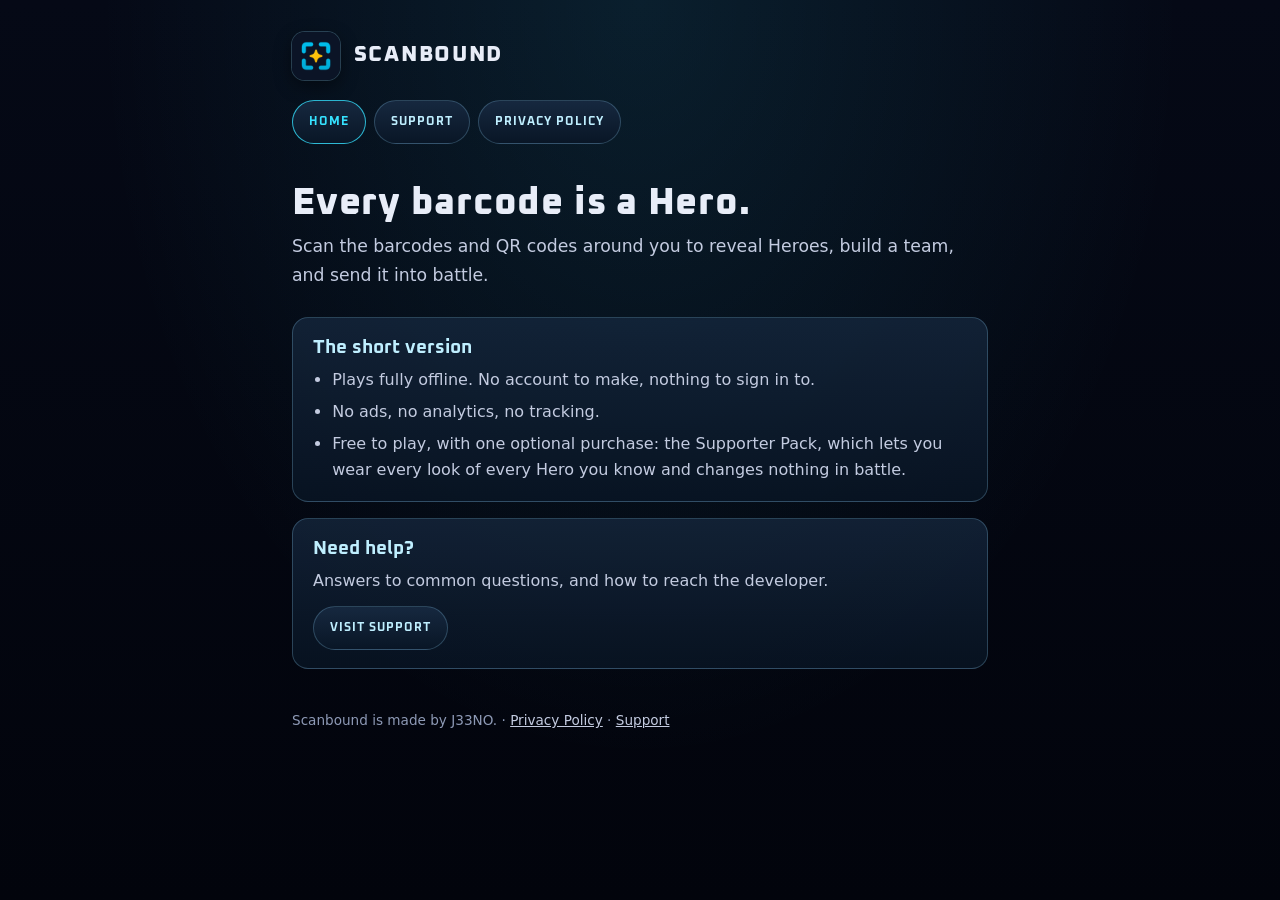
==== index.html @ 85879859 "Scanbound privacy policy and support pages (PBI-186) Co-Authored-By: Claude Opus 5.5 <noreply@anthro" ====
<!doctype html>
<html lang="en">
<head>
  <meta charset="utf-8">
  <meta name="viewport" content="width=device-width, initial-scale=1">
  <title>Scanbound</title>
  <meta name="description" content="Scanbound: scan the barcodes around you, reveal Heroes, build a team and battle. Offline, no ads, no tracking.">
  <link rel="icon" href="assets/icon.png">
  <link rel="stylesheet" href="assets/site.css">
</head>
<body>
  <div class="wrap">
    <a class="brand" href="./"><img src="assets/icon.png" alt=""><span>Scanbound</span></a>
    <nav aria-label="Pages">
      <a href="./" aria-current="page">Home</a>
      <a href="support/">Support</a>
      <a href="privacy/">Privacy Policy</a>
    </nav>

    <h1>Every barcode is a Hero.</h1>
    <p class="lede">Scan the barcodes and QR codes around you to reveal Heroes, build a team, and send it into battle.</p>

    <section>
      <h2>The short version</h2>
      <ul>
        <li>Plays fully offline. No account to make, nothing to sign in to.</li>
        <li>No ads, no analytics, no tracking.</li>
        <li>Free to play, with one optional purchase: the Supporter Pack, which lets you wear every look of every Hero you know and changes nothing in battle.</li>
      </ul>
    </section>

    <section>
      <h2>Need help?</h2>
      <p>Answers to common questions, and how to reach the developer.</p>
      <a class="button" href="support/">Visit Support</a>
    </section>

    <footer>
      <p>Scanbound is made by J33NO. &middot; <a href="privacy/">Privacy Policy</a> &middot; <a href="support/">Support</a></p>
    </footer>
  </div>
</body>
</html>
---- assets/site.css ----
/* Scanbound public pages: the game's own night-sky palette, Oxanium for headings, the system
   sans for reading. Everything is self-hosted so a visit contacts no one but GitHub Pages. */
@font-face {
  font-family: "Oxanium";
  src: url("fonts/Oxanium-VariableFont_wght.ttf") format("truetype");
  font-weight: 200 800;
  font-display: swap;
}

:root {
  --bg: #050916;
  --bg-deep: #02040c;
  --panel: #0c1a2e;
  --panel-edge: rgba(140, 205, 240, 0.26);
  --text: #e8edf8;
  --soft: #c3cbe0;
  --muted: #8e9ab6;
  --cyan: #35e2ff;
  --cyan-soft: #bfefff;
  --gold: #ffd36a;
  --display: "Oxanium", "Trebuchet MS", system-ui, sans-serif;
  --body: system-ui, -apple-system, "Segoe UI", Roboto, "Helvetica Neue", sans-serif;
  color-scheme: dark;
}

* { box-sizing: border-box; }

html { -webkit-text-size-adjust: 100%; }

body {
  margin: 0;
  min-height: 100vh;
  background:
    radial-gradient(ellipse at top, rgba(53, 226, 255, 0.10), transparent 60%),
    linear-gradient(180deg, var(--bg), var(--bg-deep));
  background-attachment: fixed;
  color: var(--soft);
  font: 16px/1.65 var(--body);
}

.wrap {
  max-width: 46rem;
  margin: 0 auto;
  padding-inline: 1.25rem;
  padding-block: 2rem 4rem;
}

.brand {
  display: flex;
  align-items: center;
  gap: 0.85rem;
  color: var(--text);
  text-decoration: none;
}

.brand img {
  width: 3rem;
  height: 3rem;
  border-radius: 0.8rem;
  box-shadow: 0 0 0 1px var(--panel-edge), 0 6px 18px rgba(0, 0, 0, 0.45);
}

.brand span {
  font: 800 1.35rem/1 var(--display);
  letter-spacing: 0.08em;
  text-transform: uppercase;
}

nav {
  display: flex;
  flex-wrap: wrap;
  gap: 0.5rem;
  margin-top: 1.25rem;
}

nav a,
.button {
  display: inline-flex;
  align-items: center;
  min-height: 2.75rem;
  padding: 0.5rem 1rem;
  border: 1px solid var(--panel-edge);
  border-radius: 999px;
  background: linear-gradient(180deg, #16283f, #091626);
  color: var(--cyan-soft);
  font: 700 0.78rem/1.2 var(--display);
  letter-spacing: 0.08em;
  text-decoration: none;
  text-transform: uppercase;
}

nav a[aria-current="page"] {
  border-color: rgba(53, 226, 255, 0.78);
  color: var(--cyan);
}

nav a:focus-visible,
.button:focus-visible,
a:focus-visible {
  outline: 2px solid var(--cyan);
  outline-offset: 3px;
}

h1, h2, h3 {
  color: var(--text);
  font-family: var(--display);
  line-height: 1.2;
  text-wrap: balance;
}

h1 {
  margin: 2.25rem 0 0.4rem;
  font-size: clamp(1.8rem, 5vw, 2.4rem);
  font-weight: 800;
  letter-spacing: 0.02em;
}

h2 {
  margin: 0 0 0.5rem;
  font-size: 1.2rem;
  font-weight: 700;
  color: var(--cyan-soft);
}

h3 {
  margin: 1rem 0 0.25rem;
  font-size: 1rem;
  font-weight: 700;
}

.lede {
  margin: 0 0 1.75rem;
  color: var(--soft);
  font-size: 1.08rem;
}

.meta {
  margin: 0;
  color: var(--muted);
  font-size: 0.9rem;
}

section {
  margin-top: 1rem;
  padding: 1.1rem 1.25rem;
  border: 1px solid var(--panel-edge);
  border-radius: 1rem;
  background: linear-gradient(180deg, rgba(22, 40, 63, 0.75), rgba(9, 22, 38, 0.75));
}

section > :last-child { margin-bottom: 0; }

p, ul { margin: 0 0 0.75rem; }

ul { padding-left: 1.2rem; }

li + li { margin-top: 0.35rem; }

strong { color: var(--text); }

a { color: var(--cyan); }

.summary {
  border-color: rgba(255, 211, 106, 0.5);
}

.summary h2 { color: var(--gold); }

.email {
  font-weight: 700;
  word-break: break-all;
}

footer {
  margin-top: 2.5rem;
  color: var(--muted);
  font-size: 0.85rem;
}

footer a { color: var(--soft); }
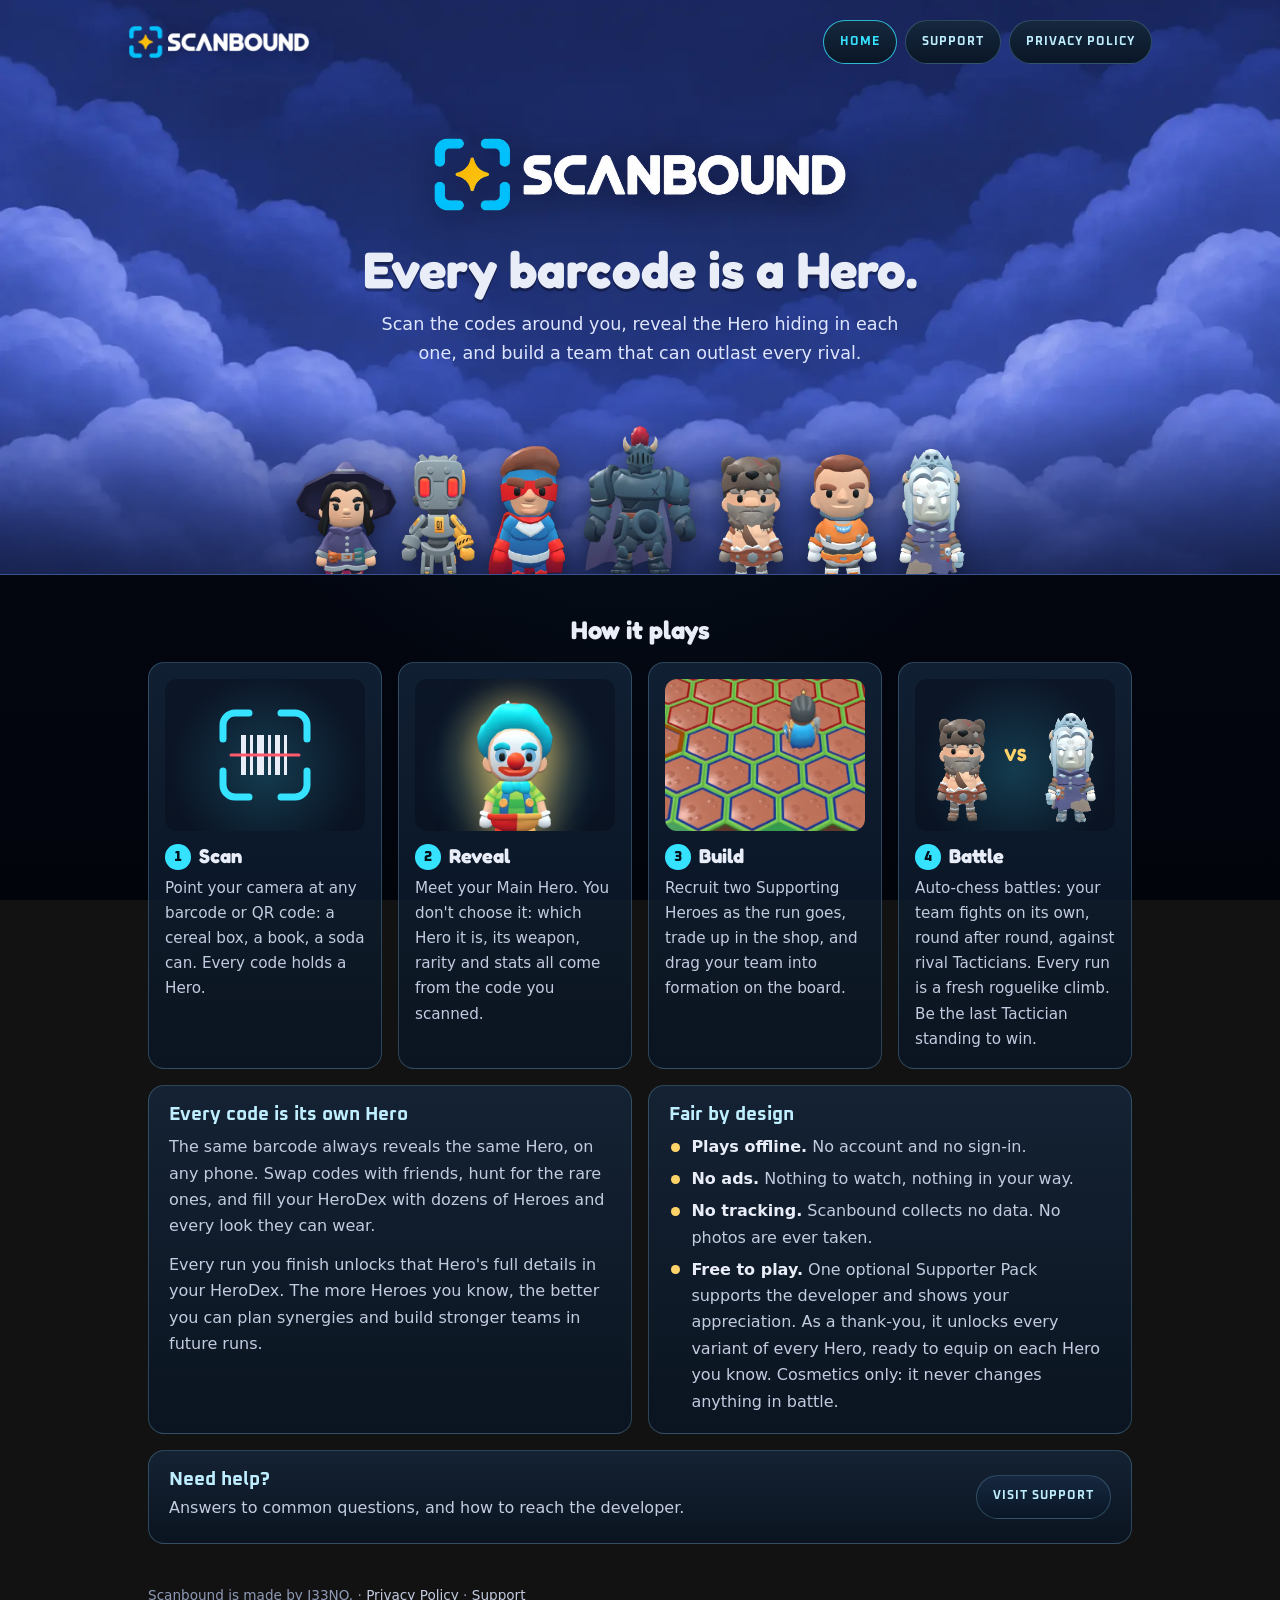
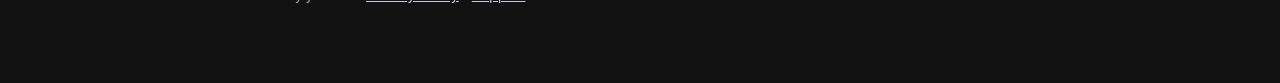
==== commit a307af16: "Expand the Home page with game art and a how-it-plays walkthrough; one logo across every page Co-Aut" ====
--- a/index.html
+++ b/index.html
@@ -8,36 +8,97 @@
   <link rel="icon" href="assets/icon.png">
   <link rel="stylesheet" href="assets/site.css">
 </head>
-<body>
-  <div class="wrap">
-    <a class="brand" href="./"><img src="assets/icon.png" alt=""><span>Scanbound</span></a>
-    <nav aria-label="Pages">
-      <a href="./" aria-current="page">Home</a>
-      <a href="support/">Support</a>
-      <a href="privacy/">Privacy Policy</a>
-    </nav>
+<body class="home">
+  <header class="sky">
+    <div class="sky__top">
+      <a class="brand" href="./"><img src="assets/logo.webp" width="800" height="144" alt="Scanbound"></a>
+      <nav aria-label="Pages">
+        <a href="./" aria-current="page">Home</a>
+        <a href="support/">Support</a>
+        <a href="privacy/">Privacy Policy</a>
+      </nav>
+    </div>
 
-    <h1>Every barcode is a Hero.</h1>
-    <p class="lede">Scan the barcodes and QR codes around you to reveal Heroes, build a team, and send it into battle.</p>
+    <div class="sky__title">
+      <img class="sky__logo" src="assets/logo.webp" width="800" height="144" alt="Scanbound">
+      <h1>Every barcode is a Hero.</h1>
+      <p>Scan the codes around you, reveal the Hero hiding in each one, and build a team that can outlast every rival.</p>
+    </div>
 
-    <section>
-      <h2>The short version</h2>
-      <ul>
-        <li>Plays fully offline. No account to make, nothing to sign in to.</li>
-        <li>No ads, no analytics, no tracking.</li>
-        <li>Free to play, with one optional purchase: the Supporter Pack, which lets you wear every look of every Hero you know and changes nothing in battle.</li>
-      </ul>
-    </section>
+    <div class="lineup" aria-hidden="true">
+      <img src="assets/heroes/mage.webp" alt="" class="lineup__hero lineup__hero--edge">
+      <img src="assets/heroes/robot.webp" alt="" class="lineup__hero">
+      <img src="assets/heroes/superhero.webp" alt="" class="lineup__hero">
+      <img src="assets/heroes/black_knight.webp" alt="" class="lineup__hero lineup__hero--lead">
+      <img src="assets/heroes/barbarian.webp" alt="" class="lineup__hero">
+      <img src="assets/heroes/space_ranger.webp" alt="" class="lineup__hero">
+      <img src="assets/heroes/skeleton_necromancer.webp" alt="" class="lineup__hero lineup__hero--edge">
+    </div>
+  </header>
 
-    <section>
-      <h2>Need help?</h2>
-      <p>Answers to common questions, and how to reach the developer.</p>
+  <main class="wrap">
+    <h2 class="band-title">How it plays</h2>
+    <ol class="steps">
+      <li class="step">
+        <div class="step__art step__art--scan" aria-hidden="true">
+          <svg viewBox="0 0 120 120" role="presentation">
+            <path d="M18 44V30a12 12 0 0 1 12-12h14M76 18h14a12 12 0 0 1 12 12v14M102 76v14a12 12 0 0 1-12 12H76M44 102H30a12 12 0 0 1-12-12V76" />
+            <g class="bars"><rect x="36" y="40" width="5" height="40"/><rect x="45" y="40" width="3" height="40"/><rect x="52" y="40" width="7" height="40"/><rect x="63" y="40" width="3" height="40"/><rect x="70" y="40" width="5" height="40"/><rect x="79" y="40" width="3" height="40"/></g>
+            <line class="laser" x1="26" y1="60" x2="94" y2="60" />
+          </svg>
+        </div>
+        <h3>Scan</h3>
+        <p>Point your camera at any barcode or QR code: a cereal box, a book, a soda can. Every code holds a Hero.</p>
+      </li>
+      <li class="step">
+        <div class="step__art step__art--reveal" aria-hidden="true"><img src="assets/heroes/clown.webp" alt=""></div>
+        <h3>Reveal</h3>
+        <p>Meet your Main Hero. You don't choose it: which Hero it is, its weapon, rarity and stats all come from the code you scanned.</p>
+      </li>
+      <li class="step">
+        <div class="step__art step__art--wide"><img src="assets/art/board.webp" alt="" width="960" height="373"></div>
+        <h3>Build</h3>
+        <p>Recruit two Supporting Heroes as the run goes, trade up in the shop, and drag your team into formation on the board.</p>
+      </li>
+      <li class="step">
+        <div class="step__art step__art--duel" aria-hidden="true">
+          <img src="assets/heroes/barbarian.webp" alt="">
+          <span>VS</span>
+          <img src="assets/heroes/skeleton_necromancer.webp" alt="">
+        </div>
+        <h3>Battle</h3>
+        <p>Auto-chess battles: your team fights on its own, round after round, against rival Tacticians. Every run is a fresh roguelike climb. Be the last Tactician standing to win.</p>
+      </li>
+    </ol>
+
+    <div class="pair">
+      <section>
+        <h2>Every code is its own Hero</h2>
+        <p>The same barcode always reveals the same Hero, on any phone. Swap codes with friends, hunt for the rare ones, and fill your HeroDex with dozens of Heroes and every look they can wear.</p>
+        <p>Every run you finish unlocks that Hero's full details in your HeroDex. The more Heroes you know, the better you can plan synergies and build stronger teams in future runs.</p>
+      </section>
+      <section>
+        <h2>Fair by design</h2>
+        <ul class="facts">
+          <li><strong>Plays offline.</strong> No account and no sign-in.</li>
+          <li><strong>No ads.</strong> Nothing to watch, nothing in your way.</li>
+          <li><strong>No tracking.</strong> Scanbound collects no data. No photos are ever taken.</li>
+          <li><strong>Free to play.</strong> One optional Supporter Pack supports the developer and shows your appreciation. As a thank-you, it unlocks every variant of every Hero, ready to equip on each Hero you know. Cosmetics only: it never changes anything in battle.</li>
+        </ul>
+      </section>
+    </div>
+
+    <section class="help">
+      <div>
+        <h2>Need help?</h2>
+        <p>Answers to common questions, and how to reach the developer.</p>
+      </div>
       <a class="button" href="support/">Visit Support</a>
     </section>
 
     <footer>
       <p>Scanbound is made by J33NO. &middot; <a href="privacy/">Privacy Policy</a> &middot; <a href="support/">Support</a></p>
     </footer>
-  </div>
+  </main>
 </body>
 </html>
--- a/assets/site.css
+++ b/assets/site.css
@@ -54,16 +54,9 @@
 }
 
 .brand img {
-  width: 3rem;
-  height: 3rem;
-  border-radius: 0.8rem;
-  box-shadow: 0 0 0 1px var(--panel-edge), 0 6px 18px rgba(0, 0, 0, 0.45);
-}
-
-.brand span {
-  font: 800 1.35rem/1 var(--display);
-  letter-spacing: 0.08em;
-  text-transform: uppercase;
+  width: auto;
+  height: 2.1rem;
+  filter: drop-shadow(0 3px 10px rgba(2, 4, 12, 0.45));
 }
 
 nav {
@@ -178,3 +171,302 @@
 }
 
 footer a { color: var(--soft); }
+
+/* ---- Home ----------------------------------------------------------------------------------
+   The game's own night-cloud sky, with a lineup of real Hero renders standing in the clouds. */
+@font-face {
+  font-family: "Fredoka";
+  src: url("fonts/Fredoka-VariableFont_wdth_wght.ttf") format("truetype");
+  font-weight: 300 700;
+  font-display: swap;
+}
+
+.home { --round: "Fredoka", var(--display); }
+
+.sky {
+  position: relative;
+  overflow: hidden;
+  padding-inline: 1.25rem;
+  padding-block: 1.25rem 0;
+  background: #1a2a6c url("clouds.webp") center bottom / cover no-repeat;
+  border-bottom: 1px solid var(--panel-edge);
+}
+
+.sky::after {
+  content: "";
+  position: absolute;
+  inset: auto 0 0;
+  height: 30%;
+  background: linear-gradient(180deg, transparent, rgba(5, 9, 22, 0.55));
+  pointer-events: none;
+}
+
+.sky__top {
+  max-width: 64rem;
+  margin: 0 auto;
+  display: flex;
+  flex-wrap: wrap;
+  align-items: center;
+  justify-content: space-between;
+  gap: 0.75rem;
+}
+
+.sky__top nav { margin-top: 0; }
+
+.sky__title {
+  position: relative;
+  z-index: 1;
+  max-width: 40rem;
+  margin: 0 auto;
+  padding-top: clamp(2rem, 7vw, 4.5rem);
+  text-align: center;
+}
+
+.sky__logo {
+  width: min(100%, 26rem);
+  height: auto;
+  filter: drop-shadow(0 6px 18px rgba(2, 4, 12, 0.55));
+}
+
+.sky h1 {
+  margin: 1.1rem 0 0.6rem;
+  font-family: var(--round);
+  font-size: clamp(2rem, 6vw, 3.2rem);
+  font-weight: 700;
+  letter-spacing: 0;
+  text-shadow: 0 3px 0 rgba(2, 4, 12, 0.35);
+}
+
+.sky__title p {
+  margin: 0 auto;
+  max-width: 34rem;
+  color: #dfe6ff;
+  font-size: 1.1rem;
+}
+
+
+.lineup {
+  position: relative;
+  z-index: 1;
+  display: flex;
+  justify-content: center;
+  align-items: flex-end;
+  max-width: 64rem;
+  margin: clamp(0.5rem, 3vw, 1.5rem) auto 0;
+}
+
+.lineup__hero {
+  width: clamp(5.5rem, 15vw, 10.5rem);
+  height: auto;
+  margin-inline: clamp(-2.4rem, -3.2vw, -0.9rem);
+  margin-bottom: -2.5%;
+  filter: drop-shadow(0 10px 12px rgba(2, 4, 12, 0.45));
+  animation: bob 3.6s ease-in-out infinite;
+}
+
+.lineup__hero:nth-child(2n) { animation-delay: -1.2s; }
+.lineup__hero:nth-child(3n) { animation-delay: -2.4s; }
+
+.lineup__hero--lead {
+  width: clamp(7rem, 19vw, 13rem);
+  z-index: 1;
+}
+
+@keyframes bob {
+  0%, 100% { transform: translateY(0); }
+  50% { transform: translateY(-6px); }
+}
+
+@media (max-width: 560px) {
+  .lineup__hero--edge { display: none; }
+  .sky__top { justify-content: center; }
+}
+
+.home .wrap {
+  max-width: 64rem;
+  padding-top: 2.5rem;
+}
+
+.band-title {
+  margin: 0 0 1rem;
+  font-family: var(--round);
+  font-size: 1.6rem;
+  color: var(--text);
+  text-align: center;
+}
+
+.steps {
+  list-style: none;
+  margin: 0;
+  padding: 0;
+  display: grid;
+  grid-template-columns: repeat(auto-fit, minmax(13.5rem, 1fr));
+  gap: 1rem;
+  counter-reset: step;
+}
+
+.step {
+  counter-increment: step;
+  display: flex;
+  flex-direction: column;
+  gap: 0.4rem;
+  min-width: 0;
+  padding: 1rem;
+  border: 1px solid var(--panel-edge);
+  border-radius: 1rem;
+  background: linear-gradient(180deg, rgba(22, 40, 63, 0.75), rgba(9, 22, 38, 0.75));
+}
+
+.step + .step { margin-top: 0; }
+
+.step h3 {
+  margin: 0.4rem 0 0;
+  font-family: var(--round);
+  font-size: 1.25rem;
+}
+
+.step h3::before {
+  content: counter(step);
+  display: inline-grid;
+  place-items: center;
+  width: 1.6rem;
+  height: 1.6rem;
+  margin-right: 0.5rem;
+  border-radius: 50%;
+  background: var(--cyan);
+  color: #04121c;
+  font: 800 0.9rem/1 var(--display);
+  vertical-align: 0.15em;
+}
+
+.step p { margin: 0; font-size: 0.95rem; }
+
+.step__art {
+  display: grid;
+  place-items: center;
+  height: 9.5rem;
+  border-radius: 0.75rem;
+  background: radial-gradient(circle at 50% 60%, rgba(53, 226, 255, 0.16), rgba(5, 9, 22, 0.4) 70%);
+  overflow: hidden;
+}
+
+.step__art img {
+  max-width: 100%;
+  width: auto;
+  height: 8.5rem;
+  object-fit: contain;
+}
+
+.step__art--wide img {
+  width: 100%;
+  height: 9.5rem;
+  object-fit: cover;
+}
+
+.step__art--scan svg {
+  width: 7.5rem;
+  height: 7.5rem;
+  fill: none;
+}
+
+.step__art--scan path {
+  stroke: var(--cyan);
+  stroke-width: 7;
+  stroke-linecap: round;
+}
+
+.step__art--scan .bars rect { fill: var(--text); }
+
+.step__art--scan .laser {
+  stroke: #ff5a6e;
+  stroke-width: 3;
+  stroke-linecap: round;
+  animation: sweep 2.4s ease-in-out infinite;
+}
+
+@keyframes sweep {
+  0%, 100% { transform: translateY(-18px); }
+  50% { transform: translateY(18px); }
+}
+
+.step__art--duel {
+  display: flex;
+  align-items: center;
+  justify-content: center;
+  gap: 0;
+}
+
+.step__art--duel img {
+  width: auto;
+  height: 9.5rem;
+  max-width: 50%;
+  object-fit: contain;
+  transform: scale(1.3) translateY(5%);
+}
+
+.step__art--duel img:last-child { transform: scale(-1.3, 1.3) translateY(5%); }
+
+.step__art--duel span {
+  font: 800 1.1rem/1 var(--round);
+  color: var(--gold);
+  margin-inline: -0.5rem;
+  z-index: 1;
+}
+
+.pair {
+  display: grid;
+  grid-template-columns: repeat(auto-fit, minmax(18rem, 1fr));
+  gap: 1rem;
+  margin-top: 1rem;
+}
+
+.pair section { margin-top: 0; min-width: 0; }
+
+.facts {
+  list-style: none;
+  padding: 0;
+}
+
+.facts li {
+  padding-left: 1.4rem;
+  position: relative;
+}
+
+.facts li::before {
+  content: "";
+  position: absolute;
+  left: 0.15rem;
+  top: 0.55em;
+  width: 0.55rem;
+  height: 0.55rem;
+  border-radius: 50%;
+  background: var(--gold);
+}
+
+.help {
+  display: flex;
+  flex-wrap: wrap;
+  align-items: center;
+  justify-content: space-between;
+  gap: 1rem;
+}
+
+.help h2, .help p { margin-bottom: 0.25rem; }
+
+@media (prefers-reduced-motion: reduce) {
+  .lineup__hero,
+  .step__art--scan .laser { animation: none; }
+}
+
+/* Step 2: a Hero standing in the gold burst the reveal plays in the game. */
+.step__art--reveal {
+  background:
+    radial-gradient(circle at 50% 55%, rgba(255, 211, 106, 0.55), rgba(255, 211, 106, 0.08) 45%, transparent 62%),
+    radial-gradient(circle at 50% 60%, rgba(53, 226, 255, 0.16), rgba(5, 9, 22, 0.4) 70%);
+}
+
+.step__art--reveal img {
+  height: 9.5rem;
+  transform: scale(1.35) translateY(5%);
+  filter: drop-shadow(0 0 14px rgba(255, 211, 106, 0.55));
+}
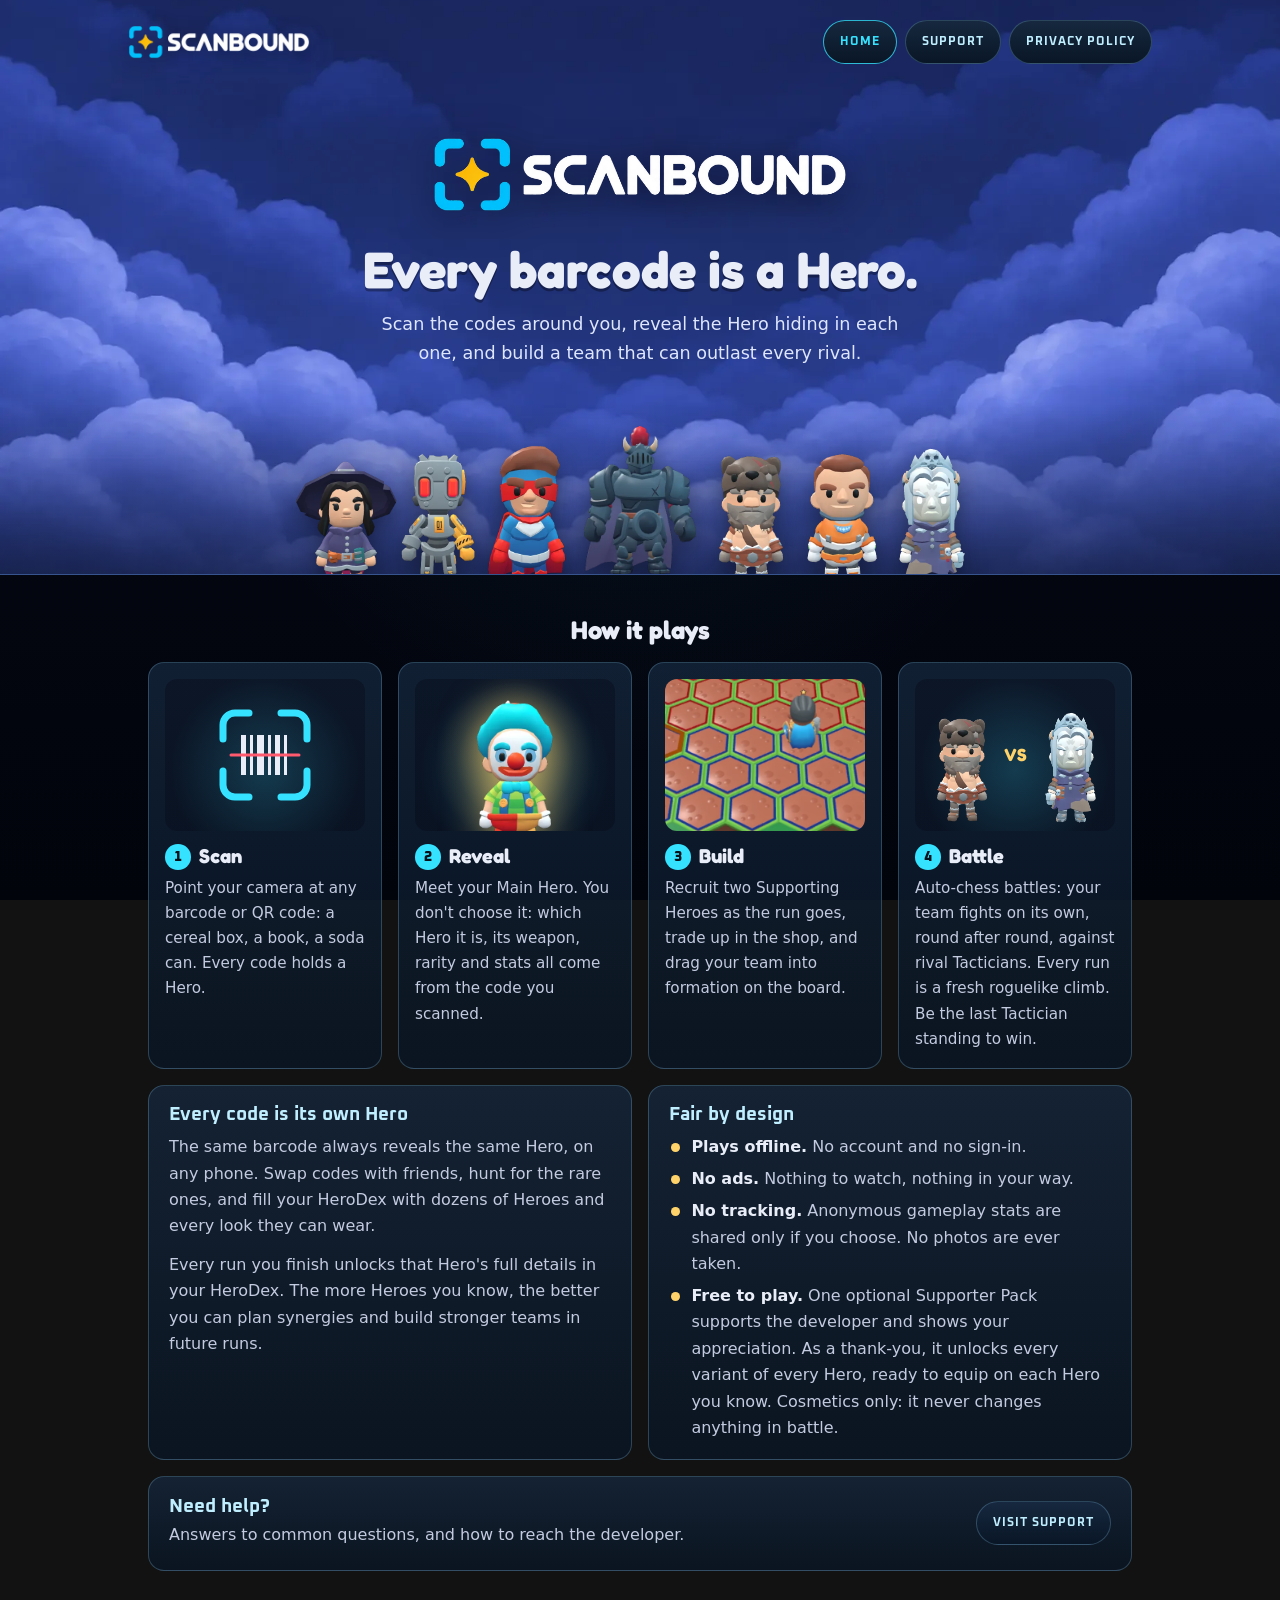
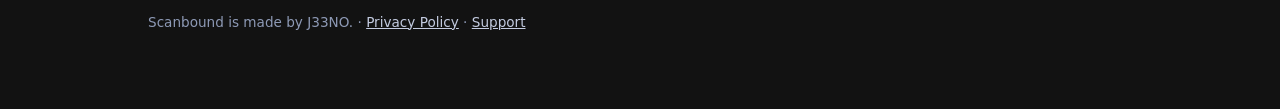
==== commit a9a62fb5: "Privacy policy: opt-in anonymous gameplay stats (PBI-200) Describes what Share Stats sends, the rand" ====
--- a/index.html
+++ b/index.html
@@ -6,7 +6,7 @@
   <title>Scanbound</title>
   <meta name="description" content="Scanbound: scan the barcodes around you, reveal Heroes, build a team and battle. Offline, no ads, no tracking.">
   <link rel="icon" href="assets/icon.png">
-  <link rel="stylesheet" href="assets/site.css">
+  <link rel="stylesheet" href="assets/site.css?v=2">
 </head>
 <body class="home">
   <header class="sky">
@@ -82,7 +82,7 @@
         <ul class="facts">
           <li><strong>Plays offline.</strong> No account and no sign-in.</li>
           <li><strong>No ads.</strong> Nothing to watch, nothing in your way.</li>
-          <li><strong>No tracking.</strong> Scanbound collects no data. No photos are ever taken.</li>
+          <li><strong>No tracking.</strong> Anonymous gameplay stats are shared only if you choose. No photos are ever taken.</li>
           <li><strong>Free to play.</strong> One optional Supporter Pack supports the developer and shows your appreciation. As a thank-you, it unlocks every variant of every Hero, ready to equip on each Hero you know. Cosmetics only: it never changes anything in battle.</li>
         </ul>
       </section>
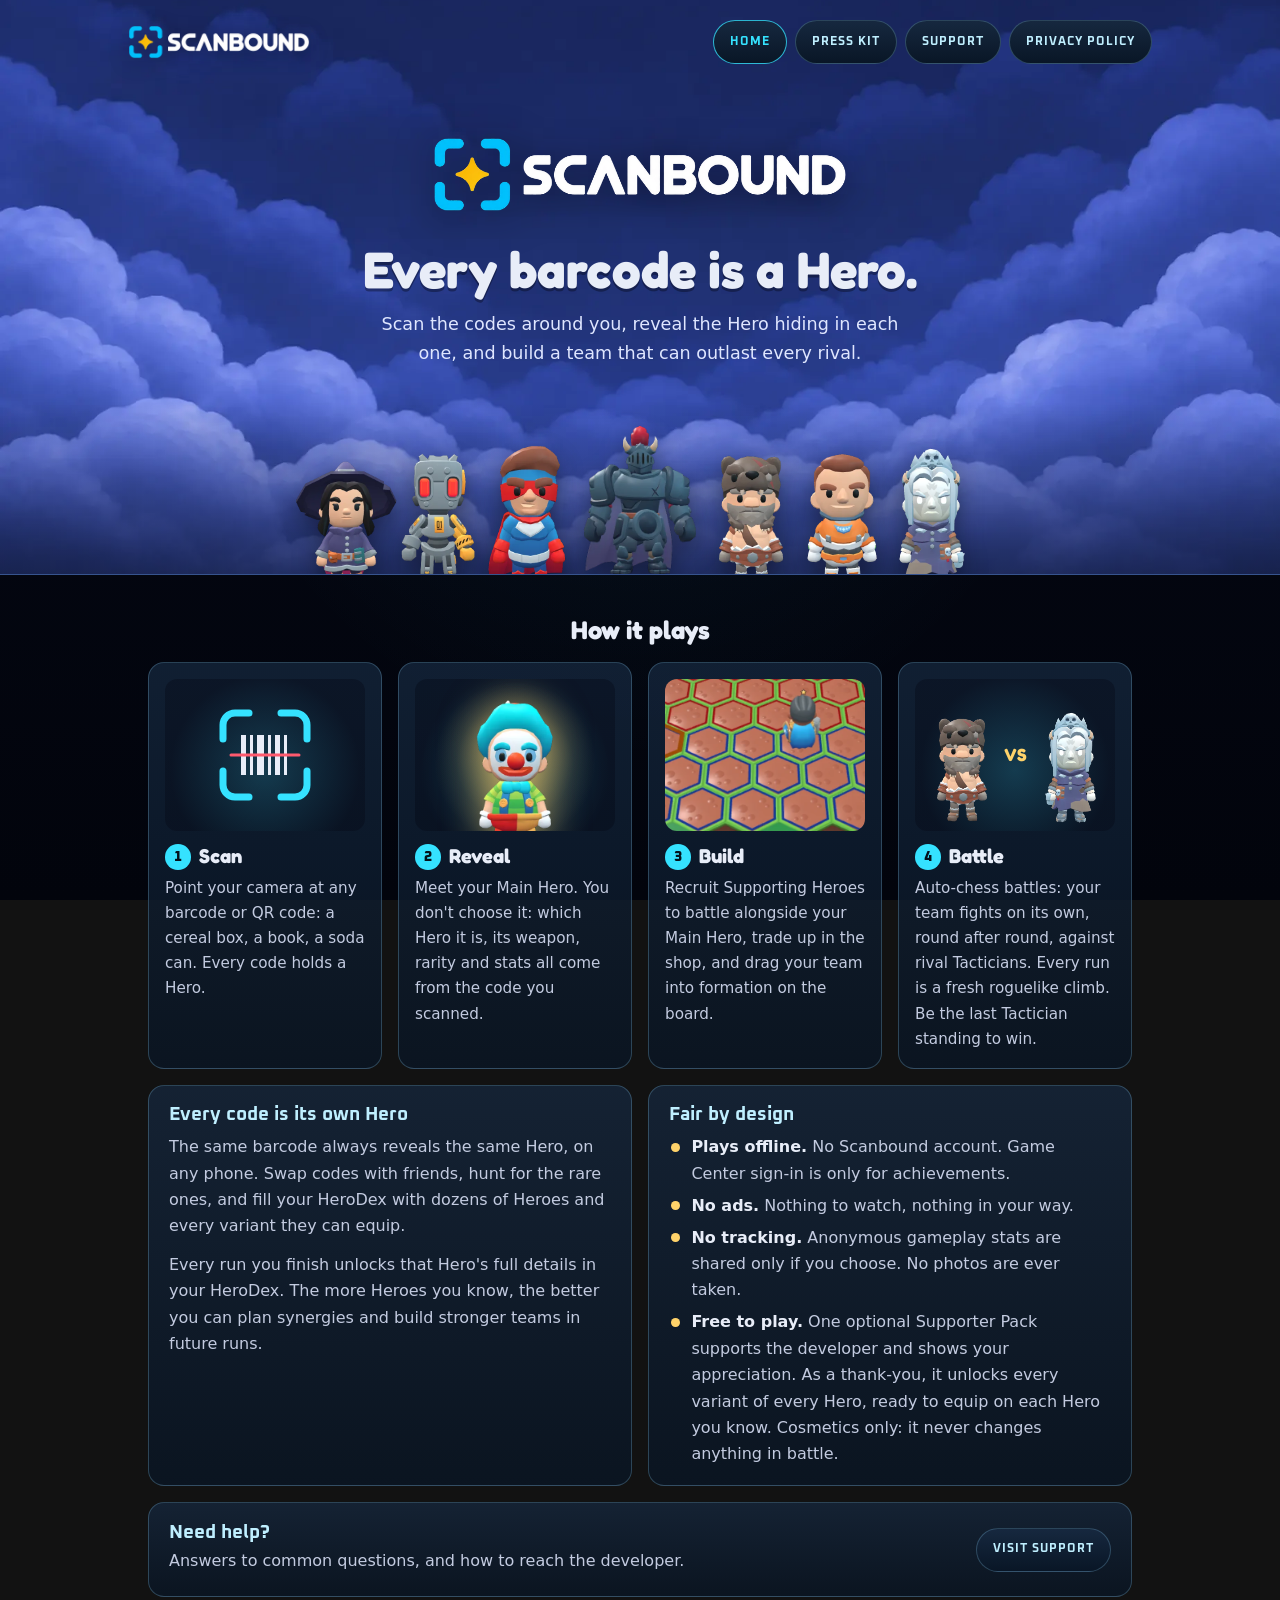
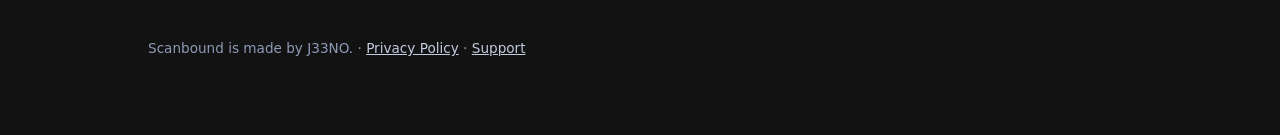
==== commit 75f13f06: "Press kit page; Home wording matches the current game (PBI-192) Adds /press/ with the fact sheet, de" ====
--- a/index.html
+++ b/index.html
@@ -6,7 +6,7 @@
   <title>Scanbound</title>
   <meta name="description" content="Scanbound: scan the barcodes around you, reveal Heroes, build a team and battle. Offline, no ads, no tracking.">
   <link rel="icon" href="assets/icon.png">
-  <link rel="stylesheet" href="assets/site.css?v=2">
+  <link rel="stylesheet" href="assets/site.css?v=3">
 </head>
 <body class="home">
   <header class="sky">
@@ -14,6 +14,7 @@
       <a class="brand" href="./"><img src="assets/logo.webp" width="800" height="144" alt="Scanbound"></a>
       <nav aria-label="Pages">
         <a href="./" aria-current="page">Home</a>
+        <a href="press/">Press Kit</a>
         <a href="support/">Support</a>
         <a href="privacy/">Privacy Policy</a>
       </nav>
@@ -58,7 +59,7 @@
       <li class="step">
         <div class="step__art step__art--wide"><img src="assets/art/board.webp" alt="" width="960" height="373"></div>
         <h3>Build</h3>
-        <p>Recruit two Supporting Heroes as the run goes, trade up in the shop, and drag your team into formation on the board.</p>
+        <p>Recruit Supporting Heroes to battle alongside your Main Hero, trade up in the shop, and drag your team into formation on the board.</p>
       </li>
       <li class="step">
         <div class="step__art step__art--duel" aria-hidden="true">
@@ -74,13 +75,13 @@
     <div class="pair">
       <section>
         <h2>Every code is its own Hero</h2>
-        <p>The same barcode always reveals the same Hero, on any phone. Swap codes with friends, hunt for the rare ones, and fill your HeroDex with dozens of Heroes and every look they can wear.</p>
+        <p>The same barcode always reveals the same Hero, on any phone. Swap codes with friends, hunt for the rare ones, and fill your HeroDex with dozens of Heroes and every variant they can equip.</p>
         <p>Every run you finish unlocks that Hero's full details in your HeroDex. The more Heroes you know, the better you can plan synergies and build stronger teams in future runs.</p>
       </section>
       <section>
         <h2>Fair by design</h2>
         <ul class="facts">
-          <li><strong>Plays offline.</strong> No account and no sign-in.</li>
+          <li><strong>Plays offline.</strong> No Scanbound account. Game Center sign-in is only for achievements.</li>
           <li><strong>No ads.</strong> Nothing to watch, nothing in your way.</li>
           <li><strong>No tracking.</strong> Anonymous gameplay stats are shared only if you choose. No photos are ever taken.</li>
           <li><strong>Free to play.</strong> One optional Supporter Pack supports the developer and shows your appreciation. As a thank-you, it unlocks every variant of every Hero, ready to equip on each Hero you know. Cosmetics only: it never changes anything in battle.</li>
--- a/assets/site.css
+++ b/assets/site.css
@@ -470,3 +470,102 @@
   transform: scale(1.35) translateY(5%);
   filter: drop-shadow(0 0 14px rgba(255, 211, 106, 0.55));
 }
+
+/* ---- Press kit ------------------------------------------------------------------------------
+   Wider than the reading pages so screenshots and videos can sit side by side. */
+.press .wrap { max-width: 64rem; }
+
+.feature-video { margin: 0 0 1rem; }
+
+.feature-video video,
+.media-grid video {
+  display: block;
+  width: 100%;
+  height: auto;
+  border: 1px solid var(--panel-edge);
+  border-radius: 1rem;
+  background: var(--bg-deep);
+}
+
+.downloads { margin: 0 0 1rem; }
+
+.factsheet {
+  display: grid;
+  grid-template-columns: minmax(7rem, max-content) 1fr;
+  gap: 0.45rem 1.25rem;
+  margin: 0;
+}
+
+.factsheet dt { color: var(--muted); font: 700 0.78rem/1.9 var(--display); letter-spacing: 0.08em; text-transform: uppercase; }
+.factsheet dd { margin: 0; color: var(--text); min-width: 0; }
+
+@media (max-width: 560px) {
+  .factsheet { grid-template-columns: 1fr; gap: 0; }
+  .factsheet dd { margin-bottom: 0.6rem; }
+}
+
+.kit-title { margin: 2rem 0 0.75rem; font-size: 1.35rem; color: var(--text); }
+
+.media-grid {
+  display: grid;
+  grid-template-columns: repeat(auto-fill, minmax(17rem, 1fr));
+  gap: 0.75rem;
+}
+
+.media-grid--two { grid-template-columns: repeat(auto-fit, minmax(20rem, 1fr)); }
+
+.media-grid figure { margin: 0; min-width: 0; }
+
+.media-grid figcaption { margin-top: 0.4rem; font-size: 0.9rem; }
+
+.media-grid > a { display: block; min-width: 0; }
+
+.media-grid > a > img {
+  display: block;
+  width: 100%;
+  height: auto;
+  border: 1px solid var(--panel-edge);
+  border-radius: 0.75rem;
+}
+
+.media-grid--heroes { grid-template-columns: repeat(auto-fit, minmax(9.5rem, 1fr)); }
+
+.media-grid--heroes > a {
+  padding: 0.75rem 0.5rem 0.6rem;
+  border: 1px solid var(--panel-edge);
+  border-radius: 1rem;
+  background: radial-gradient(circle at 50% 45%, rgba(53, 226, 255, 0.18), rgba(9, 22, 38, 0.75) 70%);
+  color: var(--text);
+  font: 700 0.85rem/1.2 var(--display);
+  text-align: center;
+  text-decoration: none;
+}
+
+.media-grid--heroes > a > img {
+  height: 12rem;
+  width: 100%;
+  object-fit: contain;
+  border: 0;
+  border-radius: 0;
+  filter: drop-shadow(0 8px 10px rgba(2, 4, 12, 0.45));
+}
+
+.media-grid--heroes span { display: block; margin-top: 0.4rem; }
+
+.media-grid--brand { grid-template-columns: repeat(auto-fit, minmax(15rem, 1fr)); }
+
+.swatch img {
+  display: block;
+  width: 100%;
+  height: 7rem;
+  padding: 1.25rem;
+  object-fit: contain;
+  border: 1px solid var(--panel-edge);
+  border-radius: 0.75rem;
+}
+
+.swatch--dark img { background: var(--panel); }
+.swatch--light img { background: #f2f5fb; }
+.swatch--icon img { background: var(--panel); padding: 0.75rem; }
+
+.press .help { margin-top: 2rem; }
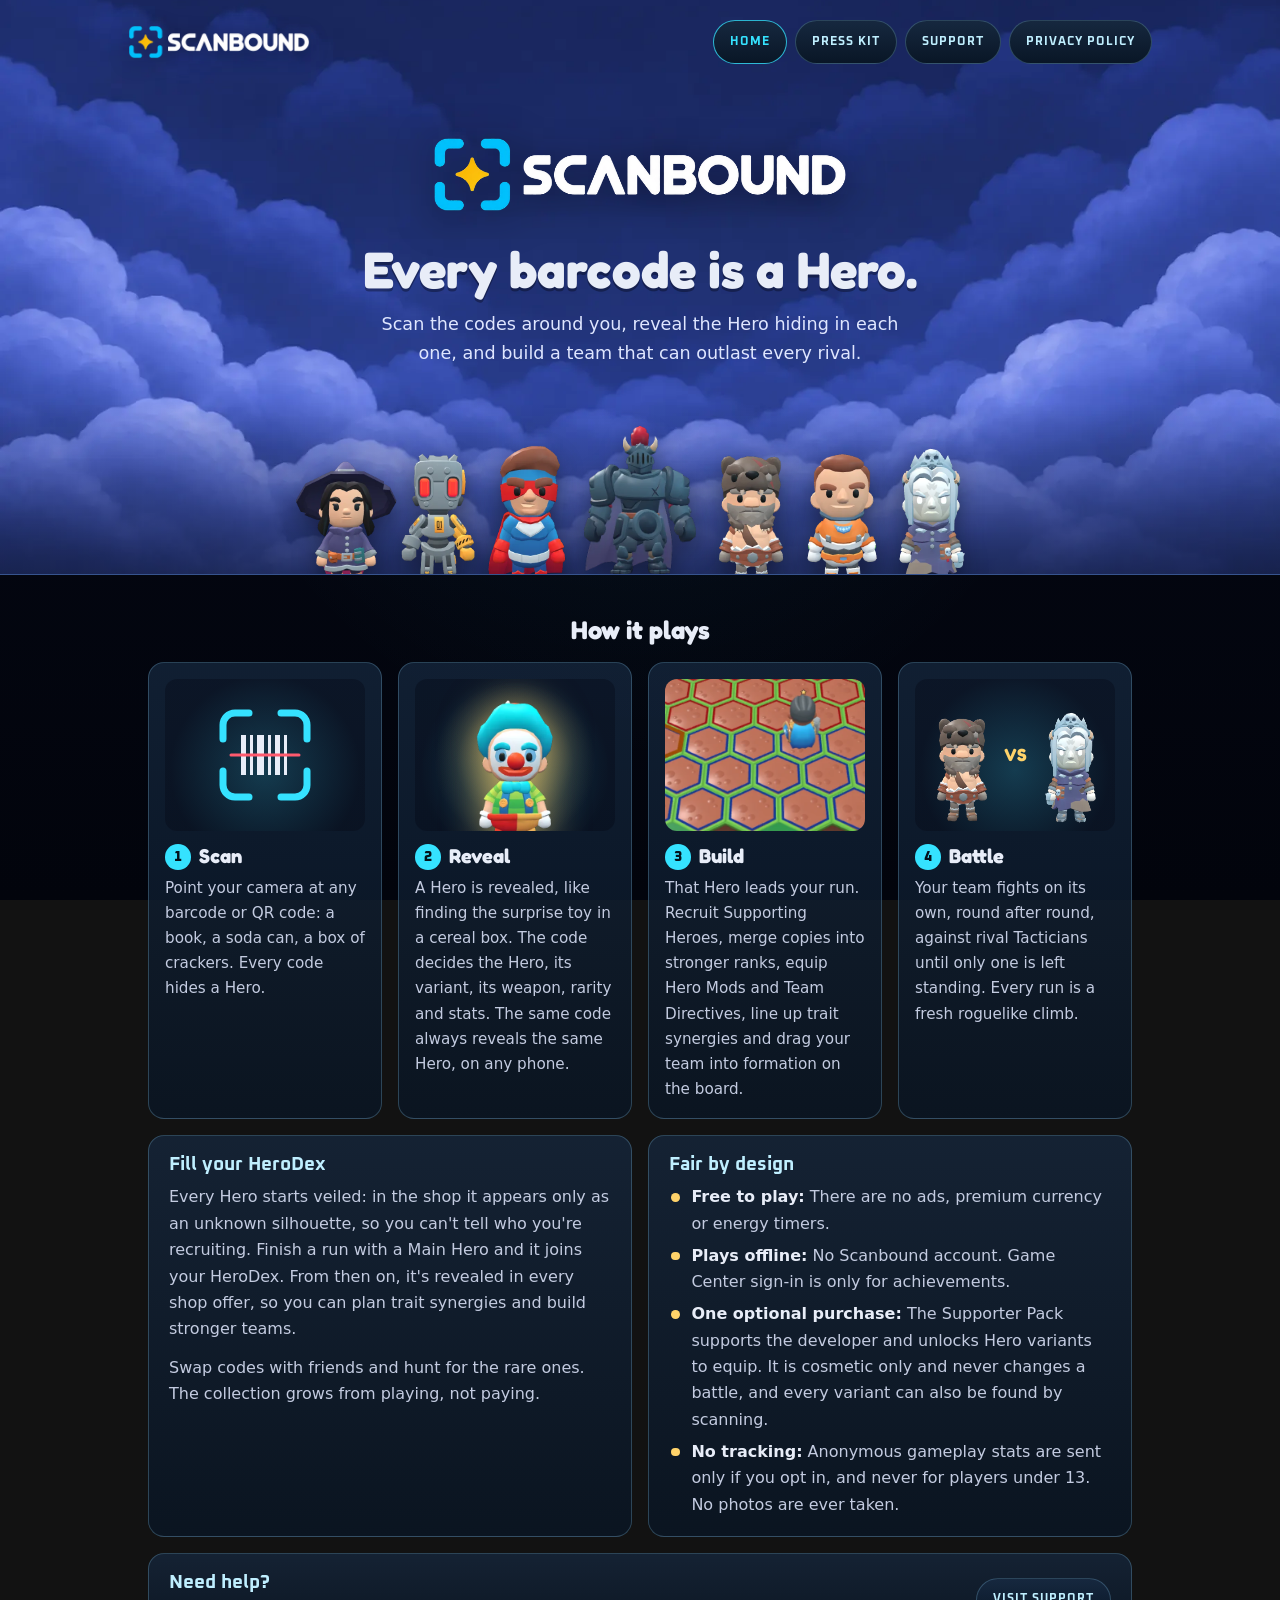
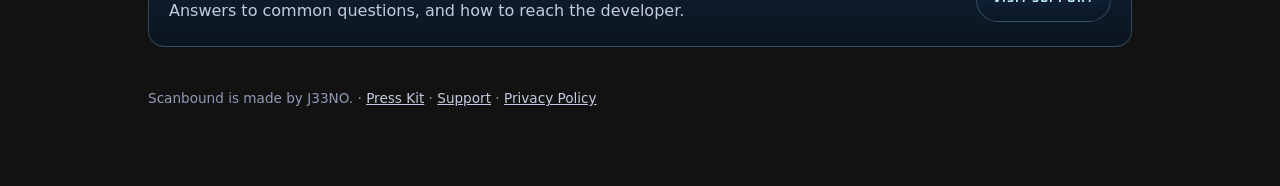
==== commit 03ac9413: "One header for every page; Home describes the game as the press kit does Every page opens with the s" ====
--- a/index.html
+++ b/index.html
@@ -6,7 +6,7 @@
   <title>Scanbound</title>
   <meta name="description" content="Scanbound: scan the barcodes around you, reveal Heroes, build a team and battle. Offline, no ads, no tracking.">
   <link rel="icon" href="assets/icon.png">
-  <link rel="stylesheet" href="assets/site.css?v=3">
+  <link rel="stylesheet" href="assets/site.css?v=4">
 </head>
 <body class="home">
   <header class="sky">
@@ -49,17 +49,17 @@
           </svg>
         </div>
         <h3>Scan</h3>
-        <p>Point your camera at any barcode or QR code: a cereal box, a book, a soda can. Every code holds a Hero.</p>
+        <p>Point your camera at any barcode or QR code: a book, a soda can, a box of crackers. Every code hides a Hero.</p>
       </li>
       <li class="step">
         <div class="step__art step__art--reveal" aria-hidden="true"><img src="assets/heroes/clown.webp" alt=""></div>
         <h3>Reveal</h3>
-        <p>Meet your Main Hero. You don't choose it: which Hero it is, its weapon, rarity and stats all come from the code you scanned.</p>
+        <p>A Hero is revealed, like finding the surprise toy in a cereal box. The code decides the Hero, its variant, its weapon, rarity and stats. The same code always reveals the same Hero, on any phone.</p>
       </li>
       <li class="step">
         <div class="step__art step__art--wide"><img src="assets/art/board.webp" alt="" width="960" height="373"></div>
         <h3>Build</h3>
-        <p>Recruit Supporting Heroes to battle alongside your Main Hero, trade up in the shop, and drag your team into formation on the board.</p>
+        <p>That Hero leads your run. Recruit Supporting Heroes, merge copies into stronger ranks, equip Hero Mods and Team Directives, line up trait synergies and drag your team into formation on the board.</p>
       </li>
       <li class="step">
         <div class="step__art step__art--duel" aria-hidden="true">
@@ -68,23 +68,23 @@
           <img src="assets/heroes/skeleton_necromancer.webp" alt="">
         </div>
         <h3>Battle</h3>
-        <p>Auto-chess battles: your team fights on its own, round after round, against rival Tacticians. Every run is a fresh roguelike climb. Be the last Tactician standing to win.</p>
+        <p>Your team fights on its own, round after round, against rival Tacticians until only one is left standing. Every run is a fresh roguelike climb.</p>
       </li>
     </ol>
 
     <div class="pair">
       <section>
-        <h2>Every code is its own Hero</h2>
-        <p>The same barcode always reveals the same Hero, on any phone. Swap codes with friends, hunt for the rare ones, and fill your HeroDex with dozens of Heroes and every variant they can equip.</p>
-        <p>Every run you finish unlocks that Hero's full details in your HeroDex. The more Heroes you know, the better you can plan synergies and build stronger teams in future runs.</p>
+        <h2>Fill your HeroDex</h2>
+        <p>Every Hero starts veiled: in the shop it appears only as an unknown silhouette, so you can't tell who you're recruiting. Finish a run with a Main Hero and it joins your HeroDex. From then on, it's revealed in every shop offer, so you can plan trait synergies and build stronger teams.</p>
+        <p>Swap codes with friends and hunt for the rare ones. The collection grows from playing, not paying.</p>
       </section>
       <section>
         <h2>Fair by design</h2>
         <ul class="facts">
-          <li><strong>Plays offline.</strong> No Scanbound account. Game Center sign-in is only for achievements.</li>
-          <li><strong>No ads.</strong> Nothing to watch, nothing in your way.</li>
-          <li><strong>No tracking.</strong> Anonymous gameplay stats are shared only if you choose. No photos are ever taken.</li>
-          <li><strong>Free to play.</strong> One optional Supporter Pack supports the developer and shows your appreciation. As a thank-you, it unlocks every variant of every Hero, ready to equip on each Hero you know. Cosmetics only: it never changes anything in battle.</li>
+          <li><strong>Free to play:</strong> There are no ads, premium currency or energy timers.</li>
+          <li><strong>Plays offline:</strong> No Scanbound account. Game Center sign-in is only for achievements.</li>
+          <li><strong>One optional purchase:</strong> The Supporter Pack supports the developer and unlocks Hero variants to equip. It is cosmetic only and never changes a battle, and every variant can also be found by scanning.</li>
+          <li><strong>No tracking:</strong> Anonymous gameplay stats are sent only if you opt in, and never for players under 13. No photos are ever taken.</li>
         </ul>
       </section>
     </div>
@@ -98,7 +98,7 @@
     </section>
 
     <footer>
-      <p>Scanbound is made by J33NO. &middot; <a href="privacy/">Privacy Policy</a> &middot; <a href="support/">Support</a></p>
+      <p>Scanbound is made by J33NO. &middot; <a href="press/">Press Kit</a> &middot; <a href="support/">Support</a> &middot; <a href="privacy/">Privacy Policy</a></p>
     </footer>
   </main>
 </body>
--- a/assets/site.css
+++ b/assets/site.css
@@ -19,6 +19,7 @@
   --cyan-soft: #bfefff;
   --gold: #ffd36a;
   --display: "Oxanium", "Trebuchet MS", system-ui, sans-serif;
+  --round: "Fredoka", var(--display);
   --body: system-ui, -apple-system, "Segoe UI", Roboto, "Helvetica Neue", sans-serif;
   color-scheme: dark;
 }
@@ -181,7 +182,7 @@
   font-display: swap;
 }
 
-.home { --round: "Fredoka", var(--display); }
+
 
 .sky {
   position: relative;
@@ -569,3 +570,15 @@
 .swatch--icon img { background: var(--panel); padding: 0.75rem; }
 
 .press .help { margin-top: 2rem; }
+
+/* ---- Inner pages ----------------------------------------------------------------------------
+   Every page opens with the same sky and the same top bar as Home, so the logo and menu never
+   move; inner pages trade Home's lineup for a short title band. */
+.sky--page .sky__title { padding-block: clamp(1.75rem, 5vw, 3rem) clamp(1.75rem, 4vw, 2.5rem); }
+
+.sky--page h1 { margin: 0 0 0.4rem; font-size: clamp(1.9rem, 5vw, 2.6rem); }
+
+
+
+/* The title band is one line on every inner page, so moving between them never shifts the content. */
+.sky--page h1 { white-space: nowrap; margin-bottom: 0; }
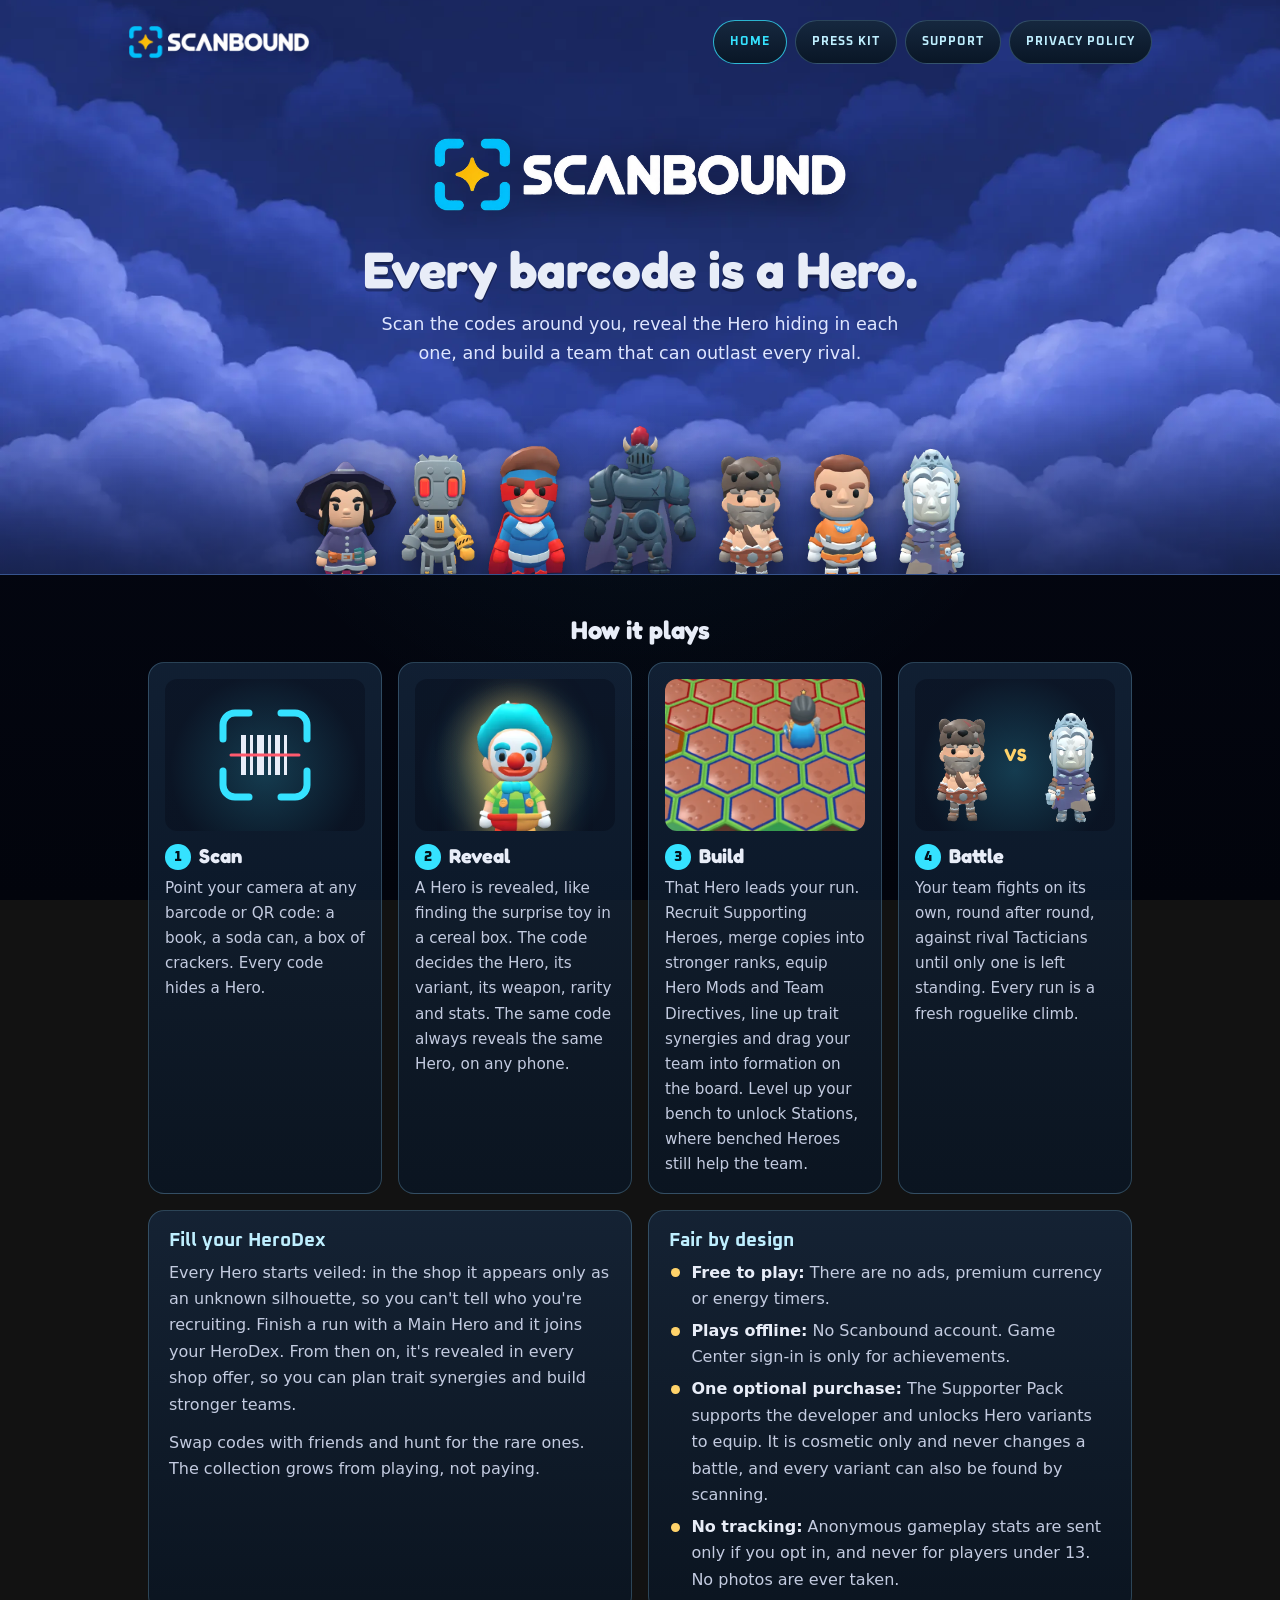
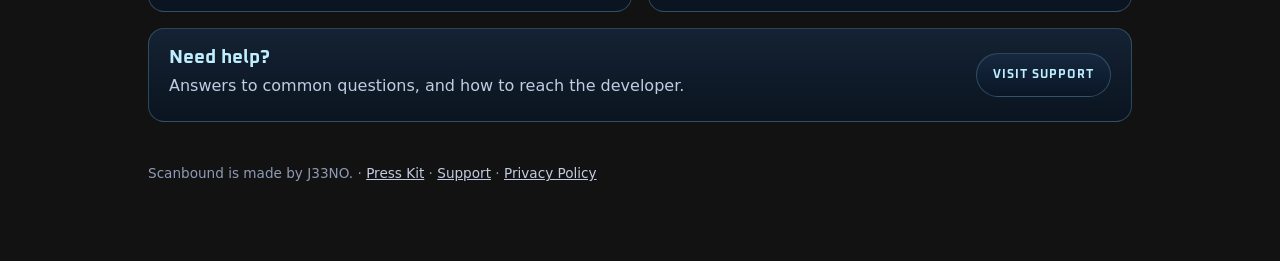
==== commit 223f25ac: "Mention Bench Stations on Home and the press kit Co-Authored-By: Claude Opus 5.5 <noreply@anthropic." ====
--- a/index.html
+++ b/index.html
@@ -59,7 +59,7 @@
       <li class="step">
         <div class="step__art step__art--wide"><img src="assets/art/board.webp" alt="" width="960" height="373"></div>
         <h3>Build</h3>
-        <p>That Hero leads your run. Recruit Supporting Heroes, merge copies into stronger ranks, equip Hero Mods and Team Directives, line up trait synergies and drag your team into formation on the board.</p>
+        <p>That Hero leads your run. Recruit Supporting Heroes, merge copies into stronger ranks, equip Hero Mods and Team Directives, line up trait synergies and drag your team into formation on the board. Level up your bench to unlock Stations, where benched Heroes still help the team.</p>
       </li>
       <li class="step">
         <div class="step__art step__art--duel" aria-hidden="true">
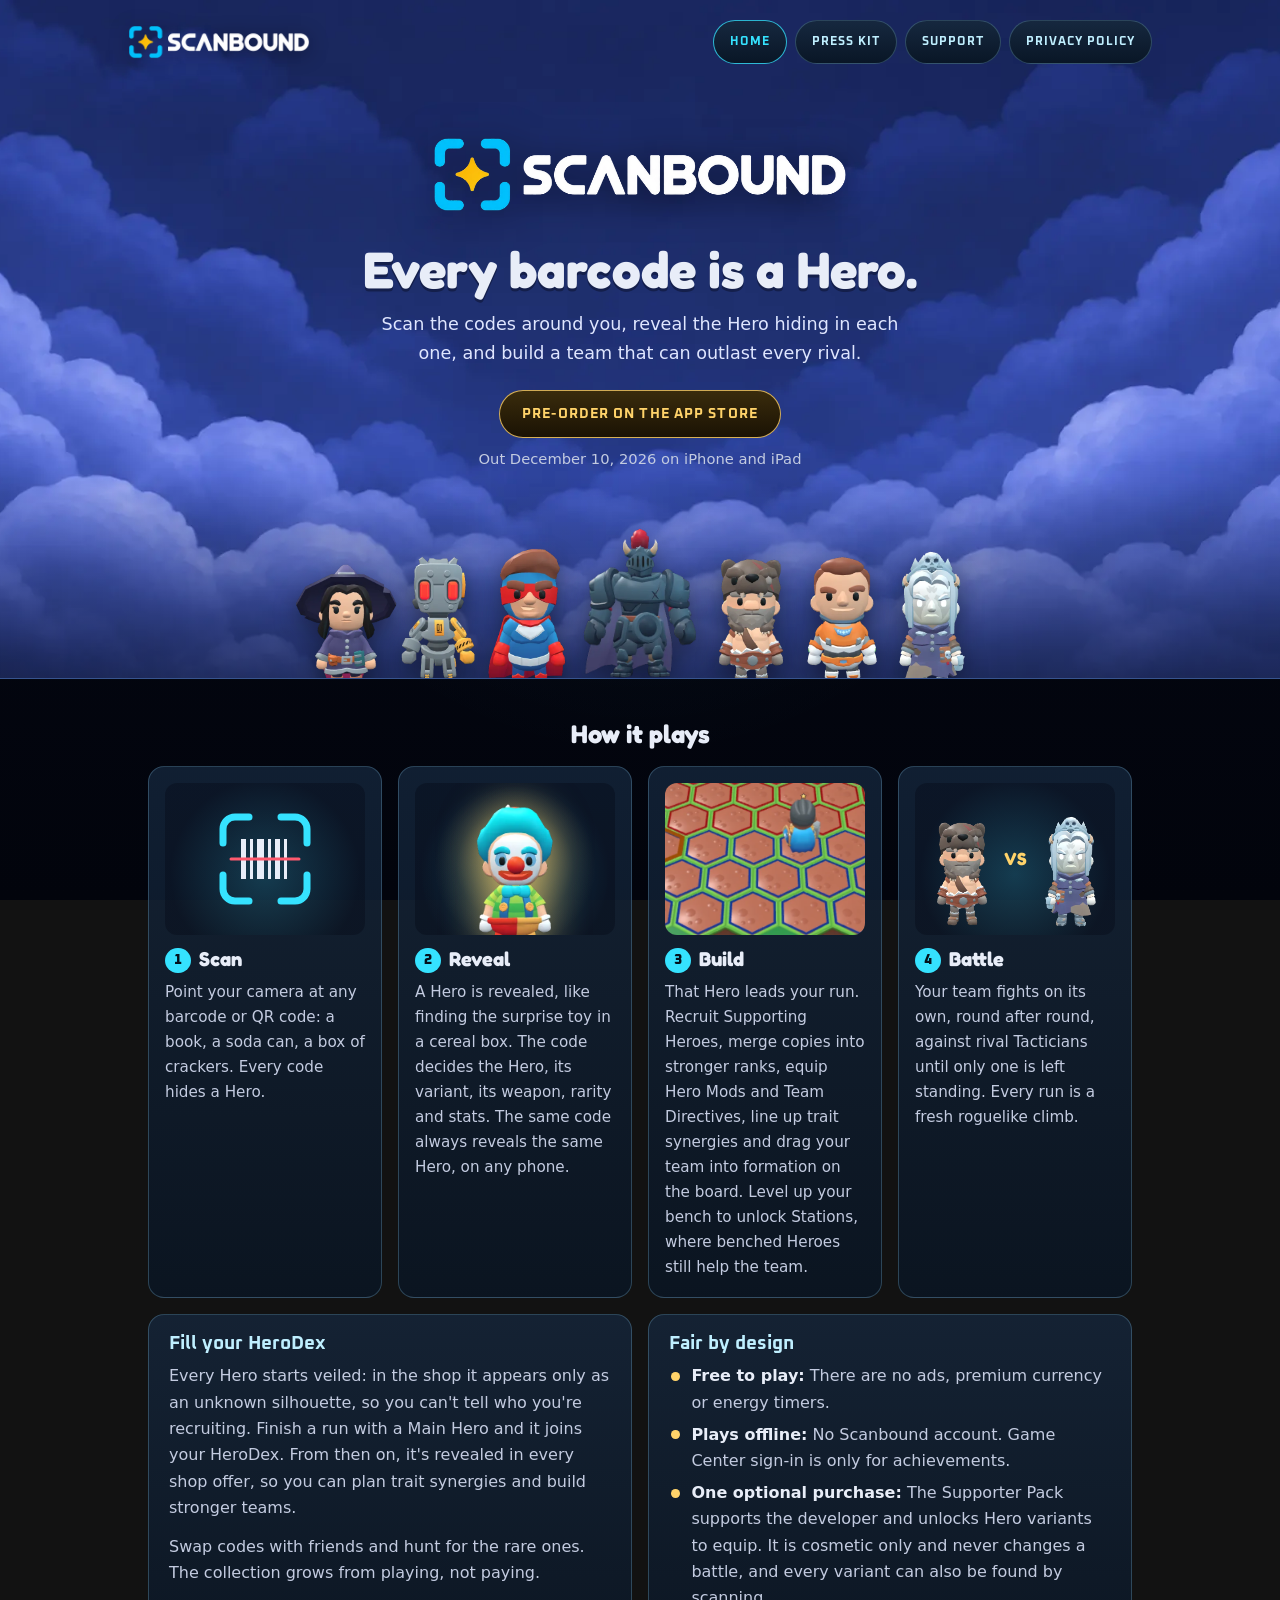
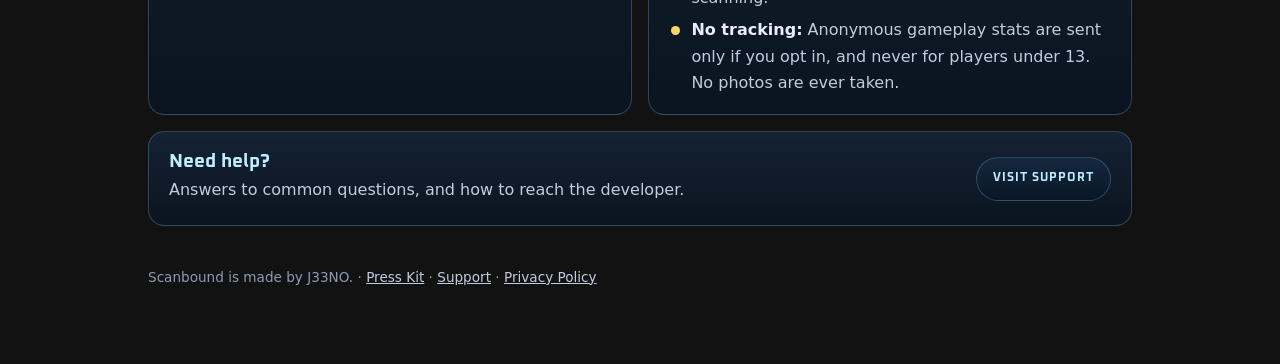
==== commit 7eef2181: "App Store pre-order link on Home and the press kit Co-Authored-By: Claude Opus 5.5 <noreply@anthropi" ====
--- a/index.html
+++ b/index.html
@@ -6,7 +6,7 @@
   <title>Scanbound</title>
   <meta name="description" content="Scanbound: scan the barcodes around you, reveal Heroes, build a team and battle. Offline, no ads, no tracking.">
   <link rel="icon" href="assets/icon.png">
-  <link rel="stylesheet" href="assets/site.css?v=4">
+  <link rel="stylesheet" href="assets/site.css?v=5">
 </head>
 <body class="home">
   <header class="sky">
@@ -24,6 +24,10 @@
       <img class="sky__logo" src="assets/logo.webp" width="800" height="144" alt="Scanbound">
       <h1>Every barcode is a Hero.</h1>
       <p>Scan the codes around you, reveal the Hero hiding in each one, and build a team that can outlast every rival.</p>
+      <div class="store">
+        <a class="button button--store" href="https://apps.apple.com/app/scanbound/id6794555263">Pre-order on the App Store</a>
+        <span>Out December 10, 2026 on iPhone and iPad</span>
+      </div>
     </div>
 
     <div class="lineup" aria-hidden="true">
--- a/assets/site.css
+++ b/assets/site.css
@@ -246,6 +246,28 @@
 }
 
 
+/* The App Store link under Home's tagline: the one gold button, so it reads as the thing to do. */
+.store {
+  display: grid;
+  justify-items: center;
+  gap: 0.55rem;
+  margin-top: 1.4rem;
+}
+
+.button--store {
+  min-height: 3rem;
+  padding-inline: 1.4rem;
+  border-color: rgba(255, 211, 106, 0.8);
+  background: linear-gradient(180deg, #3a2c0c, #1a1204);
+  color: var(--gold);
+  font-size: 0.86rem;
+}
+
+.store span {
+  color: var(--soft);
+  font-size: 0.92rem;
+}
+
 .lineup {
   position: relative;
   z-index: 1;
